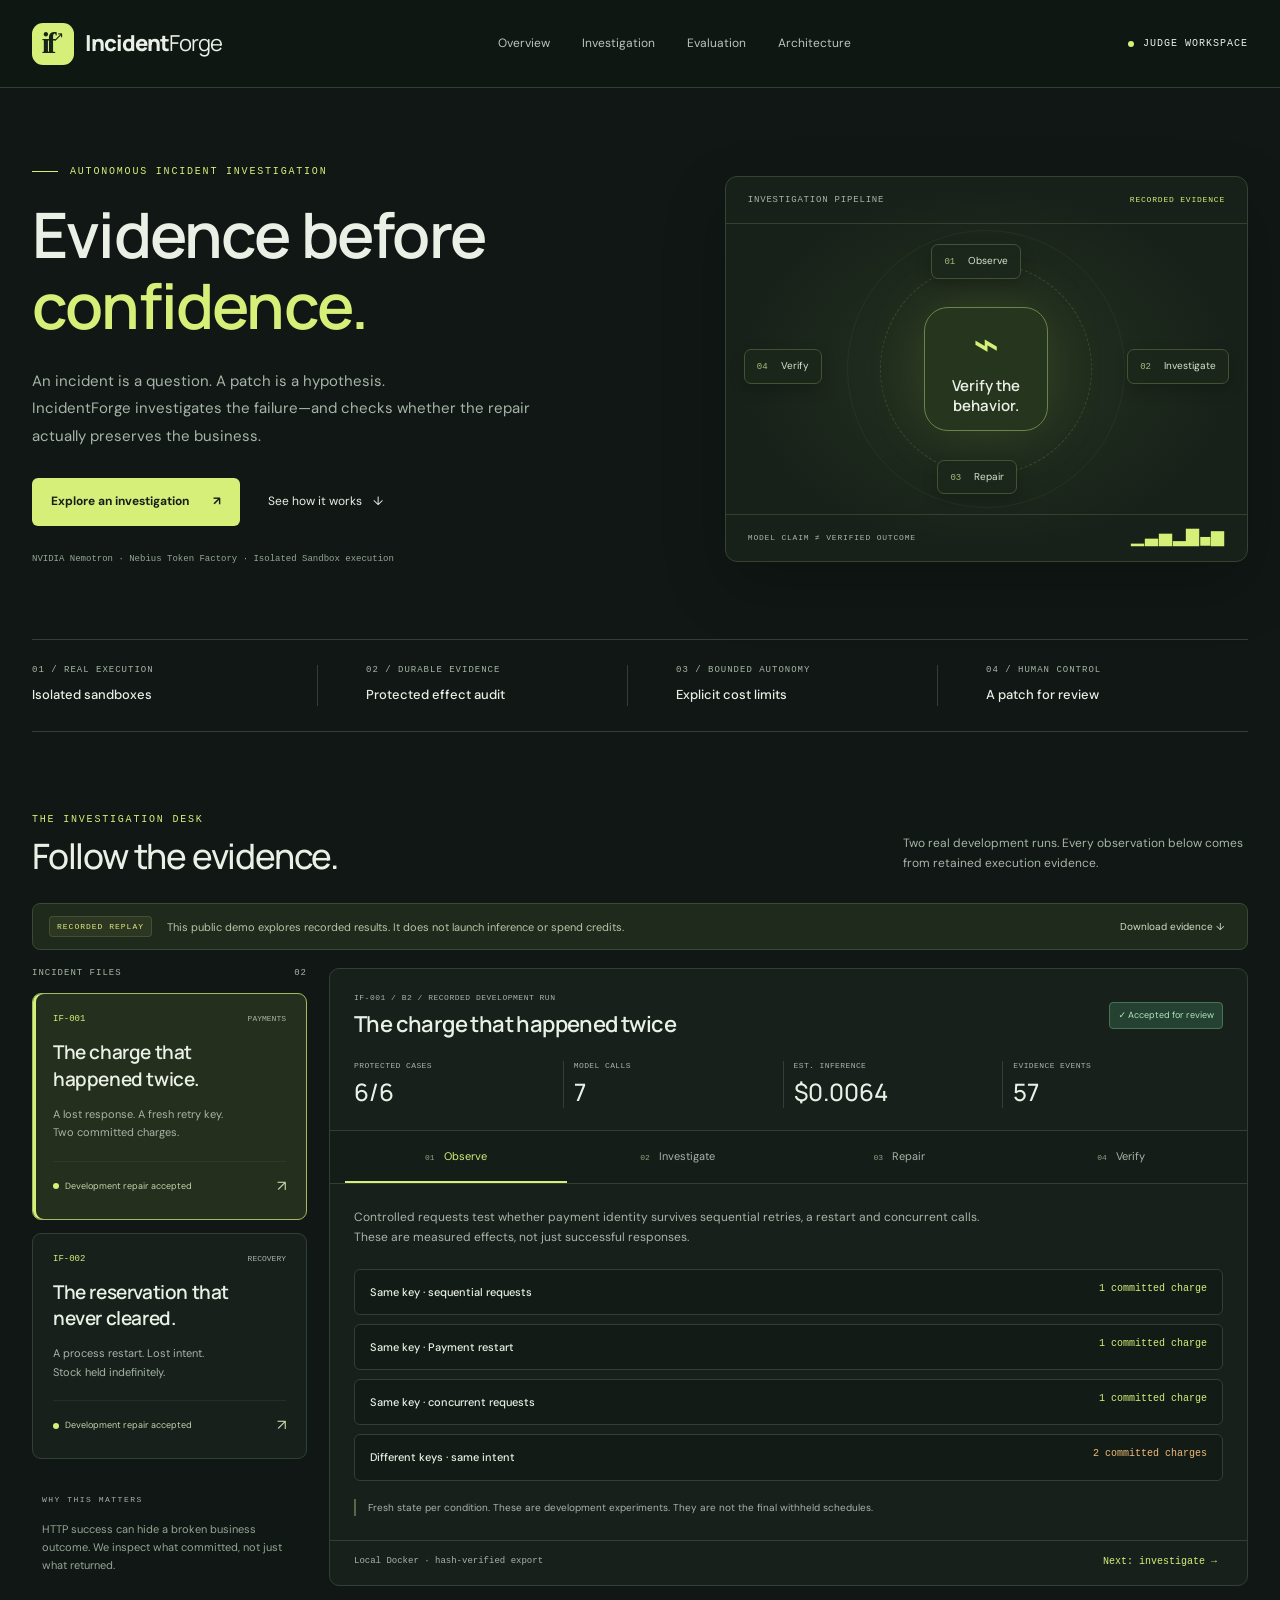
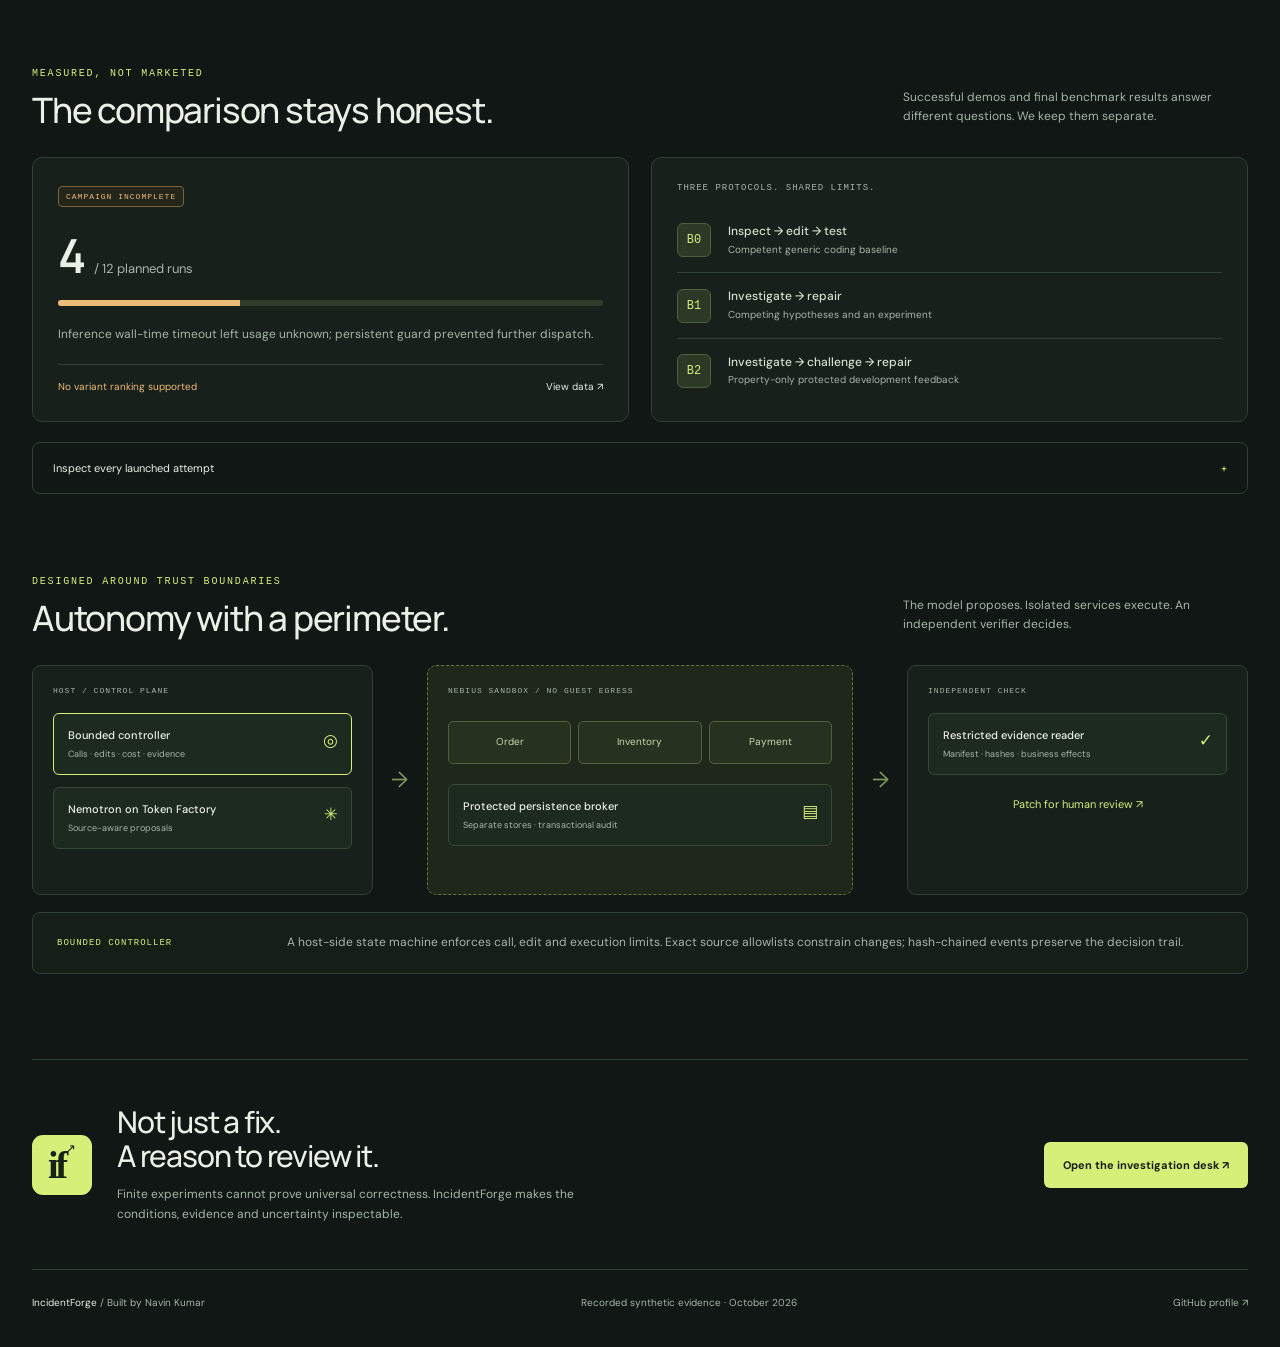
==== site/index.html @ 1ba93ecf "Add interactive judge replay and publish verified Pages demo" ====
<!doctype html>
<html lang="en"><head><meta charset="utf-8"><meta name="viewport" content="width=device-width, initial-scale=1"><meta name="theme-color" content="#101714"><meta name="description" content="Explore real recorded incident investigations, reviewable repairs and independent behavioral evidence from IncidentForge."><title>IncidentForge — evidence before confidence</title><link rel="icon" href="icon.svg" type="image/svg+xml"><link rel="stylesheet" href="style.css"><script src="app.js" defer></script></head>
<body><a class="skip" href="#main">Skip to content</a>
<header><a class="brand" href="#overview" aria-label="IncidentForge home"><span class="brand-mark">if<span>↗</span></span><span>Incident<span class="brand-light">Forge</span></span></a><nav aria-label="Main navigation"><a href="#overview">Overview</a><a href="#investigation">Investigation</a><a href="#evaluation">Evaluation</a><a href="#architecture">Architecture</a></nav><span class="environment"><i></i> JUDGE WORKSPACE</span></header>
<main id="main">
<section class="hero" id="overview"><div class="hero-copy"><p class="eyebrow"><span class="short-line"></span> AUTONOMOUS INCIDENT INVESTIGATION</p><h1>Evidence before<br><em>confidence.</em></h1><p class="hero-description">An incident is a question. A patch is a hypothesis.<br>IncidentForge investigates the failure—and checks whether the repair actually preserves the business.</p><div class="hero-actions"><a class="button primary" href="#investigation">Explore an investigation <span>↗</span></a><a class="text-link" href="#architecture">See how it works <span>↓</span></a></div><p class="hero-footnote">NVIDIA Nemotron · Nebius Token Factory · Isolated Sandbox execution</p></div>
<div class="hero-visual" aria-label="Illustrated investigation pipeline"><div class="visual-head"><span class="mono">INVESTIGATION PIPELINE</span><span class="live-dot">RECORDED EVIDENCE</span></div><div class="orbit"><div class="orbit-ring ring-one"></div><div class="orbit-ring ring-two"></div><div class="core"><span class="core-glyph">⌁</span><strong>Verify the<br>behavior.</strong></div><div class="orb-node node-one"><span>01</span> Observe</div><div class="orb-node node-two"><span>02</span> Investigate</div><div class="orb-node node-three"><span>03</span> Repair</div><div class="orb-node node-four"><span>04</span> Verify</div></div><div class="visual-footer"><span>MODEL CLAIM ≠ VERIFIED OUTCOME</span><span class="tiny-bars">▁▃▅▂▇▄▆</span></div></div></section>
<section class="trust-strip" aria-label="Project capabilities"><div><span>01 / REAL EXECUTION</span><strong>Isolated sandboxes</strong></div><div><span>02 / DURABLE EVIDENCE</span><strong>Protected effect audit</strong></div><div><span>03 / BOUNDED AUTONOMY</span><strong>Explicit cost limits</strong></div><div><span>04 / HUMAN CONTROL</span><strong>A patch for review</strong></div></section>
<section id="investigation" class="section"><div class="section-heading"><div><p class="eyebrow">THE INVESTIGATION DESK</p><h2>Follow the evidence.</h2></div><p>Two real development runs. Every observation below comes from retained execution evidence.</p></div>
<div class="recorded-notice"><span class="pill">RECORDED REPLAY</span><p>This public demo explores recorded results. It does not launch inference or spend credits.</p><button class="quiet" id="download-evidence" disabled>Download evidence ↓</button></div>
<div id="load-error" role="alert" hidden></div><div class="desk"><aside class="incident-list" aria-label="Choose incident"><p class="small-label">INCIDENT FILES <span>02</span></p><button class="incident-card selected" data-incident="IF-001" aria-pressed="true"><span class="case-id">IF-001 <span>PAYMENTS</span></span><strong>The charge that<br>happened twice.</strong><p>A lost response. A fresh retry key.<br>Two committed charges.</p><span class="case-status"><i></i> Development repair accepted <b>↗</b></span></button><button class="incident-card" data-incident="IF-002" aria-pressed="false"><span class="case-id">IF-002 <span>RECOVERY</span></span><strong>The reservation that<br>never cleared.</strong><p>A process restart. Lost intent.<br>Stock held indefinitely.</p><span class="case-status"><i></i> Development repair accepted <b>↗</b></span></button><div class="side-note"><span>WHY THIS MATTERS</span><p>HTTP success can hide a broken business outcome. We inspect what committed, not just what returned.</p></div></aside>
<article class="workbench"><div class="workbench-head"><div><span class="small-label" id="run-label">LOADING RECORDED RUN</span><h3 id="case-title">Loading evidence…</h3></div><span class="verified-badge" id="verdict">Checking evidence</span></div><div class="run-metrics"><div><span>PROTECTED CASES</span><strong id="metric-cases">—</strong></div><div><span>MODEL CALLS</span><strong id="metric-calls">—</strong></div><div><span>EST. INFERENCE</span><strong id="metric-cost">—</strong></div><div><span>EVIDENCE EVENTS</span><strong id="metric-events">—</strong></div></div>
<div class="step-tabs" role="tablist" aria-label="Investigation stages"><button role="tab" id="tab-observe" aria-selected="true" aria-controls="stage-panel" data-stage="observe"><span>01</span> Observe</button><button role="tab" id="tab-investigate" aria-selected="false" aria-controls="stage-panel" data-stage="investigate" tabindex="-1"><span>02</span> Investigate</button><button role="tab" id="tab-repair" aria-selected="false" aria-controls="stage-panel" data-stage="repair" tabindex="-1"><span>03</span> Repair</button><button role="tab" id="tab-verify" aria-selected="false" aria-controls="stage-panel" data-stage="verify" tabindex="-1"><span>04</span> Verify</button></div>
<div id="stage-panel" role="tabpanel" aria-labelledby="tab-observe" tabindex="0"></div><div class="workbench-footer"><span id="backend-label">Evidence loading</span><button id="next-stage" class="next-button">Next: investigate →</button></div></article></div></section>
<section class="section evaluation" id="evaluation"><div class="section-heading"><div><p class="eyebrow">MEASURED, NOT MARKETED</p><h2>The comparison stays honest.</h2></div><p>Successful demos and final benchmark results answer different questions. We keep them separate.</p></div><div class="evaluation-grid"><div class="campaign-card"><span class="pill amber" id="campaign-status">CAMPAIGN INCOMPLETE</span><h3 id="campaign-count">4 <span>/ 12 planned runs</span></h3><div class="progress-track"><div id="campaign-progress"></div></div><p id="campaign-explanation">An inference timeout left usage unknown. The budget guard stopped further dispatch.</p><div class="campaign-foot"><span>No variant ranking supported</span><a href="evidence.json" download>View data ↗</a></div></div><div class="protocol-card"><p class="small-label">THREE PROTOCOLS. SHARED LIMITS.</p><div><b>B0</b><span><strong>Inspect → edit → test</strong>Competent generic coding baseline</span></div><div><b>B1</b><span><strong>Investigate → repair</strong>Competing hypotheses and an experiment</span></div><div><b>B2</b><span><strong>Investigate → challenge → repair</strong>Property-only protected development feedback</span></div></div></div><details class="attempt-details"><summary>Inspect every launched attempt <span>+</span></summary><div class="table-wrap"><table><thead><tr><th>Attempt</th><th>Incident</th><th>Protocol</th><th>Outcome</th><th>Reason</th></tr></thead><tbody id="attempts"></tbody></table></div></details></section>
<section id="architecture" class="section"><div class="section-heading"><div><p class="eyebrow">DESIGNED AROUND TRUST BOUNDARIES</p><h2>Autonomy with a perimeter.</h2></div><p>The model proposes. Isolated services execute. An independent verifier decides.</p></div><div class="architecture"><div class="architecture-group"><span class="small-label">HOST / CONTROL PLANE</span><button class="arch-node active" data-node="controller"><span>◎</span><strong>Bounded controller</strong><small>Calls · edits · cost · evidence</small></button><button class="arch-node" data-node="model"><span>✳</span><strong>Nemotron on Token Factory</strong><small>Source-aware proposals</small></button></div><div class="arch-arrow">→</div><div class="architecture-group sandbox"><span class="small-label">NEBIUS SANDBOX / NO GUEST EGRESS</span><div class="service-row"><span>Order</span><span>Inventory</span><span>Payment</span></div><button class="arch-node" data-node="broker"><span>▤</span><strong>Protected persistence broker</strong><small>Separate stores · transactional audit</small></button></div><div class="arch-arrow">→</div><div class="architecture-group"><span class="small-label">INDEPENDENT CHECK</span><button class="arch-node" data-node="verifier"><span>✓</span><strong>Restricted evidence reader</strong><small>Manifest · hashes · business effects</small></button><div class="review-result">Patch for human review ↗</div></div></div><div class="architecture-explainer" aria-live="polite"><span class="small-label" id="arch-label">BOUNDED CONTROLLER</span><p id="arch-description">A host-side state machine enforces call, edit and execution limits. Exact source allowlists constrain changes; hash-chained events preserve the decision trail.</p></div></section>
<section class="closing"><span class="brand-mark">if<span>↗</span></span><div><h2>Not just a fix.<br>A reason to review it.</h2><p>Finite experiments cannot prove universal correctness. IncidentForge makes the conditions, evidence and uncertainty inspectable.</p></div><a class="button primary" href="#investigation">Open the investigation desk ↗</a></section>
<footer><span>IncidentForge <span class="muted">/ Built by Navin Kumar</span></span><span>Recorded synthetic evidence · October 2026</span><a href="https://github.com/ns-0437" target="_blank" rel="noreferrer">GitHub profile ↗</a></footer></main></body></html>
---- site/style.css ----
@import url('https://fonts.googleapis.com/css2?family=DM+Sans:wght@400;500;600;700&family=Manrope:wght@400;500;600;700;800&display=swap');
:root{color-scheme:dark;--bg:#101714;--panel:#17201b;--panel2:#1c2720;--line:#304034;--text:#eaf0e6;--muted:#a7b5a8;--lime:#d6ef79;--amber:#efbb78;--mono:ui-monospace,SFMono-Regular,Consolas,monospace}*{box-sizing:border-box}html{scroll-behavior:smooth;scroll-padding-top:100px}body{margin:0;background:var(--bg);color:var(--text);font-family:'DM Sans',system-ui,sans-serif;font-size:14px;line-height:1.65}button,a,input{ -webkit-tap-highlight-color:transparent}button{font:inherit;cursor:pointer}a{color:inherit;text-decoration:none}button:focus-visible,a:focus-visible,summary:focus-visible,[tabindex]:focus-visible{outline:2px solid var(--lime);outline-offset:5px}button:disabled{opacity:.45;cursor:wait}header{height:88px;display:flex;align-items:center;justify-content:space-between;border-bottom:1px solid var(--line);padding:0 max(32px,calc((100vw - 1280px)/2));gap:30px;background:#101714ed}header .brand{display:flex;align-items:center;gap:11px;font-family:Manrope,system-ui;font-size:22px;font-weight:800;letter-spacing:-1px}.brand-light{font-weight:400}.brand-mark{display:inline-flex;width:42px;height:42px;background:var(--lime);color:#172218;align-items:center;justify-content:center;border-radius:11px;font:bold 29px Georgia;letter-spacing:-3px}.brand-mark span{font:13px var(--mono);align-self:flex-start;margin-top:6px;letter-spacing:0}nav{display:flex;gap:32px;font-size:12px;color:#bac6bb}nav a:hover{color:var(--lime)}.environment{display:flex;align-items:center;gap:9px;font:10px var(--mono);letter-spacing:1px}.environment i,.case-status i{width:6px;height:6px;border-radius:100%;background:var(--lime)}main{max-width:1344px;margin:auto;padding:0 32px}.hero{display:grid;grid-template-columns:1.2fr 1fr;align-items:center;gap:65px;padding:78px 0 66px}.eyebrow{color:var(--lime);font:10px var(--mono);letter-spacing:1.8px;margin:0 0 22px;display:flex;align-items:center;gap:12px}.short-line{width:26px;height:1px;background:var(--lime)}h1,h2,h3{font-family:Manrope,system-ui,sans-serif;line-height:1.13;letter-spacing:-1.8px;margin:0}h1{font-size:clamp(44px,4.9vw,66px);font-weight:600}h1 em{font-style:normal;color:var(--lime)}.hero-description{color:var(--muted);font-size:15px;line-height:1.85;max-width:535px;margin:27px 0}.hero-actions{display:flex;align-items:center;gap:28px;flex-wrap:wrap}.button{display:inline-flex;justify-content:center;align-items:center;gap:24px;padding:14px 19px;border-radius:6px;font-size:12px;font-weight:700;transition:transform .2s}.button:hover{transform:translateY(-2px)}.primary{background:var(--lime);color:#172018}.text-link{font-size:12px;color:var(--text)}.text-link span{margin-left:8px}.hero-footnote{font:9px var(--mono);color:#95a695;margin-top:28px}.hero-visual{background:radial-gradient(ellipse at center,#253421,#172019 70%);border:1px solid #354330;border-radius:12px;overflow:hidden;box-shadow:0 24px 65px #0003}.visual-head,.visual-footer{display:flex;justify-content:space-between;padding:18px 22px;font:9px var(--mono);color:var(--muted);letter-spacing:.8px;gap:12px}.visual-head{border-bottom:1px solid #34412e}.live-dot{color:var(--lime);font-size:8px}.visual-footer{border-top:1px solid #34412e;font-size:8px}.tiny-bars{color:var(--lime);font-size:17px;line-height:10px}.orbit{height:290px;position:relative}.orbit-ring{position:absolute;top:50%;left:50%;transform:translate(-50%,-50%);border:1px dashed #51643c88;border-radius:50%;width:212px;height:212px}.ring-two{width:278px;height:278px;border-style:solid;border-color:#35432e66}.core{position:absolute;top:50%;left:50%;transform:translate(-50%,-50%);width:124px;height:124px;border:1px solid #69854a;border-radius:24px;background:#26351e;display:flex;align-items:center;justify-content:center;flex-direction:column;box-shadow:0 0 60px #bddb4820}.core strong{text-align:center;font:600 15px Manrope;line-height:1.3}.core-glyph{font:44px Georgia;color:var(--lime);line-height:1;margin-bottom:9px}.orb-node{position:absolute;padding:8px 12px;border:1px solid #425333;border-radius:7px;background:#1b271beF;color:#d7e4cc;font-size:10px;box-shadow:0 6px 15px #0003}.orb-node span{color:#a6bc7e;font:9px var(--mono);margin-right:10px}.node-one{top:20px;left:calc(50% - 55px)}.node-two{top:125px;right:18px}.node-three{bottom:20px;left:calc(50% - 49px)}.node-four{top:125px;left:18px}.trust-strip{display:grid;grid-template-columns:repeat(4,1fr);border-top:1px solid var(--line);border-bottom:1px solid var(--line);padding:25px 0;gap:24px}.trust-strip>div{border-right:1px solid var(--line);padding-left:24px}.trust-strip>div:first-child{padding-left:0}.trust-strip>div:last-child{border:0}.trust-strip span{font:9px var(--mono);letter-spacing:1px;color:var(--muted);display:block;margin-bottom:8px}.trust-strip strong{font-size:13px;font-weight:500}.section{padding-top:82px}.section-heading{display:flex;justify-content:space-between;align-items:flex-end;gap:35px;margin-bottom:27px}.section-heading .eyebrow{margin-bottom:12px}h2{font-size:35px;font-weight:500;letter-spacing:-1.2px}.section-heading>p{max-width:345px;color:var(--muted);font-size:12px;margin:0 0 3px}.recorded-notice{display:flex;gap:15px;align-items:center;border:1px solid #3b4933;background:#202a1c;border-radius:8px;padding:12px 16px;margin-bottom:18px}.recorded-notice p{margin:0;color:#b7c5a7;font-size:11px;flex:1}.pill{font:8px var(--mono);letter-spacing:1px;padding:5px 7px;border-radius:4px;color:var(--lime);background:#d6ef7910;white-space:nowrap;border:1px solid #d6ef7925}.quiet{background:transparent;border:0;color:#d2dfc4;font-size:10px}.desk{display:grid;grid-template-columns:275px minmax(0,1fr);gap:22px}.small-label{font:9px var(--mono);letter-spacing:1px;color:var(--muted);margin:0 0 15px;display:block}.small-label>span{float:right}.incident-card{display:block;text-align:left;background:var(--panel);border:1px solid var(--line);border-radius:9px;width:100%;padding:20px;margin-bottom:13px;color:var(--text);transition:border .2s,background .2s}.incident-card.selected{border-color:#a2ba60;background:#252f1e;box-shadow:inset 3px 0 var(--lime)}.incident-card:hover{border-color:#758b50}.case-id{display:flex;justify-content:space-between;font:9px var(--mono);color:var(--lime);margin-bottom:16px}.case-id>span{color:var(--muted);font-size:8px}.incident-card strong{font:600 19px/1.35 Manrope;letter-spacing:-.4px}.incident-card p{font-size:11px;color:var(--muted);line-height:1.7;margin:12px 0 19px}.case-status{font-size:9px;display:flex;align-items:center;gap:6px;border-top:1px solid #4a593344;padding-top:12px;color:#c4d5ad}.case-status b{margin-left:auto;font-size:15px;font-weight:400}.side-note{padding:14px 10px 0}.side-note>span{font:8px var(--mono);letter-spacing:1.5px;color:var(--muted)}.side-note p{font-size:11px;color:#95a696}.workbench{border:1px solid var(--line);border-radius:10px;background:var(--panel);overflow:hidden}.workbench-head{display:flex;justify-content:space-between;align-items:center;padding:24px;gap:15px}.workbench-head .small-label{font-size:8px;letter-spacing:.5px;margin-bottom:10px;overflow-wrap:anywhere}h3{font-size:22px;font-weight:600;letter-spacing:-.6px}.verified-badge{font-size:9px;border:1px solid #477255;background:#254132;color:#b2e7bd;padding:5px 8px;border-radius:4px;white-space:nowrap}.run-metrics{display:grid;grid-template-columns:repeat(4,1fr);padding:0 24px 22px;gap:10px}.run-metrics>div{border-right:1px solid var(--line)}.run-metrics>div:last-child{border:0}.run-metrics span{font:8px var(--mono);letter-spacing:.4px;color:var(--muted);display:block}.run-metrics strong{font:500 24px Manrope;display:block;margin-top:5px}.step-tabs{display:flex;border-top:1px solid var(--line);border-bottom:1px solid var(--line);padding:0 15px;background:#141d17}.step-tabs button{flex:1;background:none;border:0;border-bottom:2px solid transparent;color:var(--muted);font-size:11px;padding:16px 3px}.step-tabs button span{font:8px var(--mono);margin-right:6px;color:#91a27e}.step-tabs button[aria-selected=true]{border-color:var(--lime);color:var(--lime)}#stage-panel{min-height:318px;padding:24px}.panel-intro{font-size:12px;color:var(--muted);margin:0 0 21px;max-width:640px}.panel-intro strong{color:var(--text);font-weight:500}.observation{display:grid;grid-template-columns:1fr auto;gap:12px;border:1px solid var(--line);border-radius:6px;padding:13px 15px;margin:9px 0;background:#121b15}.observation strong{font-size:11px;font-weight:500}.observation span{font:10px var(--mono);color:var(--lime);text-align:right}.observation span.warning{color:var(--amber)}.scope-note{font-size:10px;line-height:1.7;color:var(--muted);margin:18px 0 0;border-left:2px solid #576849;padding-left:12px}.hypothesis{padding:15px;background:#121b15;border:1px solid var(--line);border-radius:6px;margin-bottom:12px}.hypothesis small{font:9px var(--mono);color:var(--amber)}.hypothesis p{font-size:12px;color:#c3cfc0;margin:8px 0;overflow-wrap:anywhere}.code-header{font:9px var(--mono);padding:10px 15px;background:#263026;color:var(--muted);border-radius:6px 6px 0 0}.patch{white-space:pre-wrap;overflow-wrap:anywhere;background:#0c140f;padding:15px;margin:0;border:1px solid #2b3c2e;border-radius:0 0 6px 6px;font:11px/1.9 var(--mono)}.patch span{display:block}.patch .remove{color:#f0ad9d;background:#af594015}.patch .add{color:#bde3a0;background:#65954118}.property-grid{display:grid;grid-template-columns:1fr 1fr;gap:8px}.property{display:flex;justify-content:space-between;padding:10px;border:1px solid var(--line);border-radius:5px;font-size:10px;gap:8px}.property b{color:#bde3a0;font-weight:500}.workbench-footer{display:flex;align-items:center;justify-content:space-between;gap:15px;padding:14px 24px;border-top:1px solid var(--line);font:9px var(--mono);color:var(--muted)}.next-button{background:transparent;border:0;color:var(--lime);font-size:10px}.evaluation-grid{display:grid;grid-template-columns:1fr 1fr;gap:22px}.campaign-card,.protocol-card{border:1px solid var(--line);background:var(--panel);border-radius:10px;padding:25px}.amber{color:var(--amber);border-color:#7c613b;background:#b8802b10}.campaign-card h3{font-size:47px;margin:23px 0 18px}.campaign-card h3 span{font:13px 'DM Sans';letter-spacing:0;color:var(--muted)}.progress-track{height:6px;background:#303b2b;border-radius:6px;overflow:hidden}.progress-track>div{height:100%;background:var(--amber);width:33.333%}.campaign-card>p{font-size:12px;color:var(--muted);margin:19px 0}.campaign-foot{border-top:1px solid var(--line);padding-top:14px;display:flex;justify-content:space-between;gap:12px;font-size:10px;color:var(--amber)}.campaign-foot a{color:var(--text)}.protocol-card>div{display:flex;gap:17px;align-items:center;padding:14px 0;border-bottom:1px solid var(--line)}.protocol-card>div:last-child{border:0;padding-bottom:0}.protocol-card b{width:34px;height:34px;background:#2d3927;border:1px solid #4d6039;color:var(--lime);border-radius:6px;display:grid;place-items:center;font:12px var(--mono)}.protocol-card strong{display:block;color:#d5e0cd;font-size:12px;font-weight:500}.protocol-card>div>span{color:var(--muted);font-size:10px}.attempt-details{margin-top:20px;border:1px solid var(--line);border-radius:8px;padding:0 20px}.attempt-details summary{list-style:none;cursor:pointer;padding:16px 0;font-size:11px}.attempt-details summary>span{float:right;color:var(--lime)}.table-wrap{overflow:auto}table{width:100%;border-collapse:collapse;font-size:10px;margin-bottom:20px}th{text-align:left;font:8px var(--mono);color:var(--muted);padding:12px 10px;border-bottom:1px solid var(--line)}td{padding:12px 10px;border-bottom:1px solid #263329}td:last-child{max-width:330px;color:var(--muted)}.architecture{display:grid;grid-template-columns:1fr 30px 1.25fr 30px 1fr;gap:12px;align-items:center}.architecture-group{padding:20px;border:1px solid var(--line);border-radius:9px;min-height:230px;background:var(--panel)}.architecture-group>.small-label{font-size:8px;min-height:12px}.arch-node{display:flex;text-align:left;flex-direction:column;width:100%;padding:12px 14px;background:#1d2a20;border:1px solid #374836;border-radius:6px;color:var(--text);margin-top:12px;position:relative}.arch-node:hover,.arch-node.active{border-color:var(--lime)}.arch-node>span{position:absolute;right:13px;top:12px;color:var(--lime);font-size:17px}.arch-node strong{font-size:11px;font-weight:500;max-width:85%}.arch-node small{font-size:9px;color:var(--muted);margin-top:3px}.arch-arrow{color:#7e955d;text-align:center;font-size:22px}.service-row{display:flex;justify-content:space-between;gap:7px;padding:8px 0}.service-row span{padding:12px 5px;text-align:center;background:#26321f;color:#c7d9ae;font-size:10px;border:1px solid #53603d;border-radius:5px;flex:1}.sandbox{border-style:dashed;border-color:#667343;background:#1e2719}.review-result{font-size:11px;color:var(--lime);margin-top:20px;text-align:center}.architecture-explainer{margin-top:17px;padding:20px 24px;background:#151e17;border:1px solid var(--line);border-radius:8px;display:grid;grid-template-columns:210px 1fr;gap:20px;align-items:center}.architecture-explainer .small-label{margin:0;color:var(--lime)}.architecture-explainer p{font-size:12px;color:var(--muted);margin:0}.closing{margin-top:85px;padding:45px 0;border-top:1px solid var(--line);border-bottom:1px solid var(--line);display:flex;align-items:center;gap:25px}.closing>.brand-mark{width:60px;height:60px;flex:none;font-size:38px}.closing>div{flex:1}.closing h2{font-size:30px}.closing p{max-width:490px;color:var(--muted);font-size:12px;margin-bottom:0}.closing .button{font-size:11px}footer{display:flex;justify-content:space-between;gap:20px;padding:25px 0 35px;font-size:10px;color:var(--muted)}footer>span:first-child{color:var(--text)}.muted{color:var(--muted)}[hidden]{display:none!important}.skip{position:absolute;top:-100px;left:20px;z-index:9;background:var(--lime);color:#102014;padding:12px}.skip:focus{top:10px}#load-error{padding:20px;background:#442f22;color:#f8c598;border-radius:7px;margin-bottom:20px}.integrity-label{font:9px var(--mono);color:#a7bf83}
@media(min-width:1600px){.hero{padding-top:100px;padding-bottom:80px}}@media(max-width:1050px){nav{gap:17px}.environment{display:none}.hero{gap:30px}.desk{grid-template-columns:235px minmax(0,1fr)}.workbench-head{align-items:flex-start;flex-direction:column}.architecture{grid-template-columns:1fr 16px 1.15fr 16px 1fr;gap:5px}.architecture-group{padding:13px}.hero-description br{display:none}.architecture-explainer{grid-template-columns:170px 1fr}.node-two{right:6px}.node-four{left:6px}}@media(max-width:760px){header{padding:0 20px;height:75px}.brand{font-size:19px!important}nav{gap:12px;font-size:10px}nav a:first-child{display:none}main{padding:0 20px}.hero{grid-template-columns:1fr;padding:48px 0 35px;gap:32px}h1{font-size:52px}.hero-visual{max-width:550px;width:100%;justify-self:center}.orbit{height:260px}.trust-strip{grid-template-columns:1fr 1fr;gap:20px;padding:22px 0}.trust-strip>div{padding-left:0;border:0}.section{padding-top:52px}.section-heading{align-items:flex-start;flex-direction:column;gap:15px}.section-heading>p{max-width:100%}h2{font-size:30px}.recorded-notice{flex-wrap:wrap;gap:10px}.recorded-notice p{flex-basis:70%}.quiet{margin-left:auto}.desk{grid-template-columns:1fr}.incident-list{display:grid;grid-template-columns:1fr 1fr;gap:12px}.incident-list>.small-label{grid-column:1/-1;margin:0}.incident-card{padding:15px;margin:0}.incident-card strong{font-size:17px}.incident-card p{font-size:10px}.case-status{font-size:8px}.side-note{display:none}.workbench-head{flex-direction:row}.evaluation-grid{grid-template-columns:1fr}.architecture{grid-template-columns:1fr;gap:12px}.architecture-group{min-height:0;padding:20px}.arch-arrow{transform:rotate(90deg);line-height:20px}.architecture-explainer{grid-template-columns:1fr;gap:10px}.closing{flex-wrap:wrap;margin-top:55px;padding:30px 0}.closing .button{margin-left:85px}.closing h2{font-size:27px}footer{flex-wrap:wrap;font-size:9px}.hero-footnote{line-height:1.8}.property-grid{grid-template-columns:1fr 1fr}}@media(max-width:420px){nav a:last-child{display:none}.hero-actions{gap:19px}h1{font-size:45px}.incident-card strong{font-size:15px}.case-id>span{font-size:7px}.case-status b{display:none}.workbench-head{flex-direction:column}.run-metrics{grid-template-columns:1fr 1fr;gap:16px}.run-metrics>div:nth-child(2){border:0}.step-tabs button{font-size:10px}.step-tabs button span{display:none}#stage-panel{padding:17px}.property-grid{grid-template-columns:1fr}.observation{grid-template-columns:1fr}.observation span{text-align:left}.hero-visual .visual-head{padding:15px;font-size:8px}.visual-footer{font-size:7px}.closing .button{margin-left:0}.closing .brand-mark{display:none}.orbit-ring.ring-two{width:245px;height:245px}}@media(prefers-reduced-motion:reduce){html{scroll-behavior:auto}*{transition:none!important}}
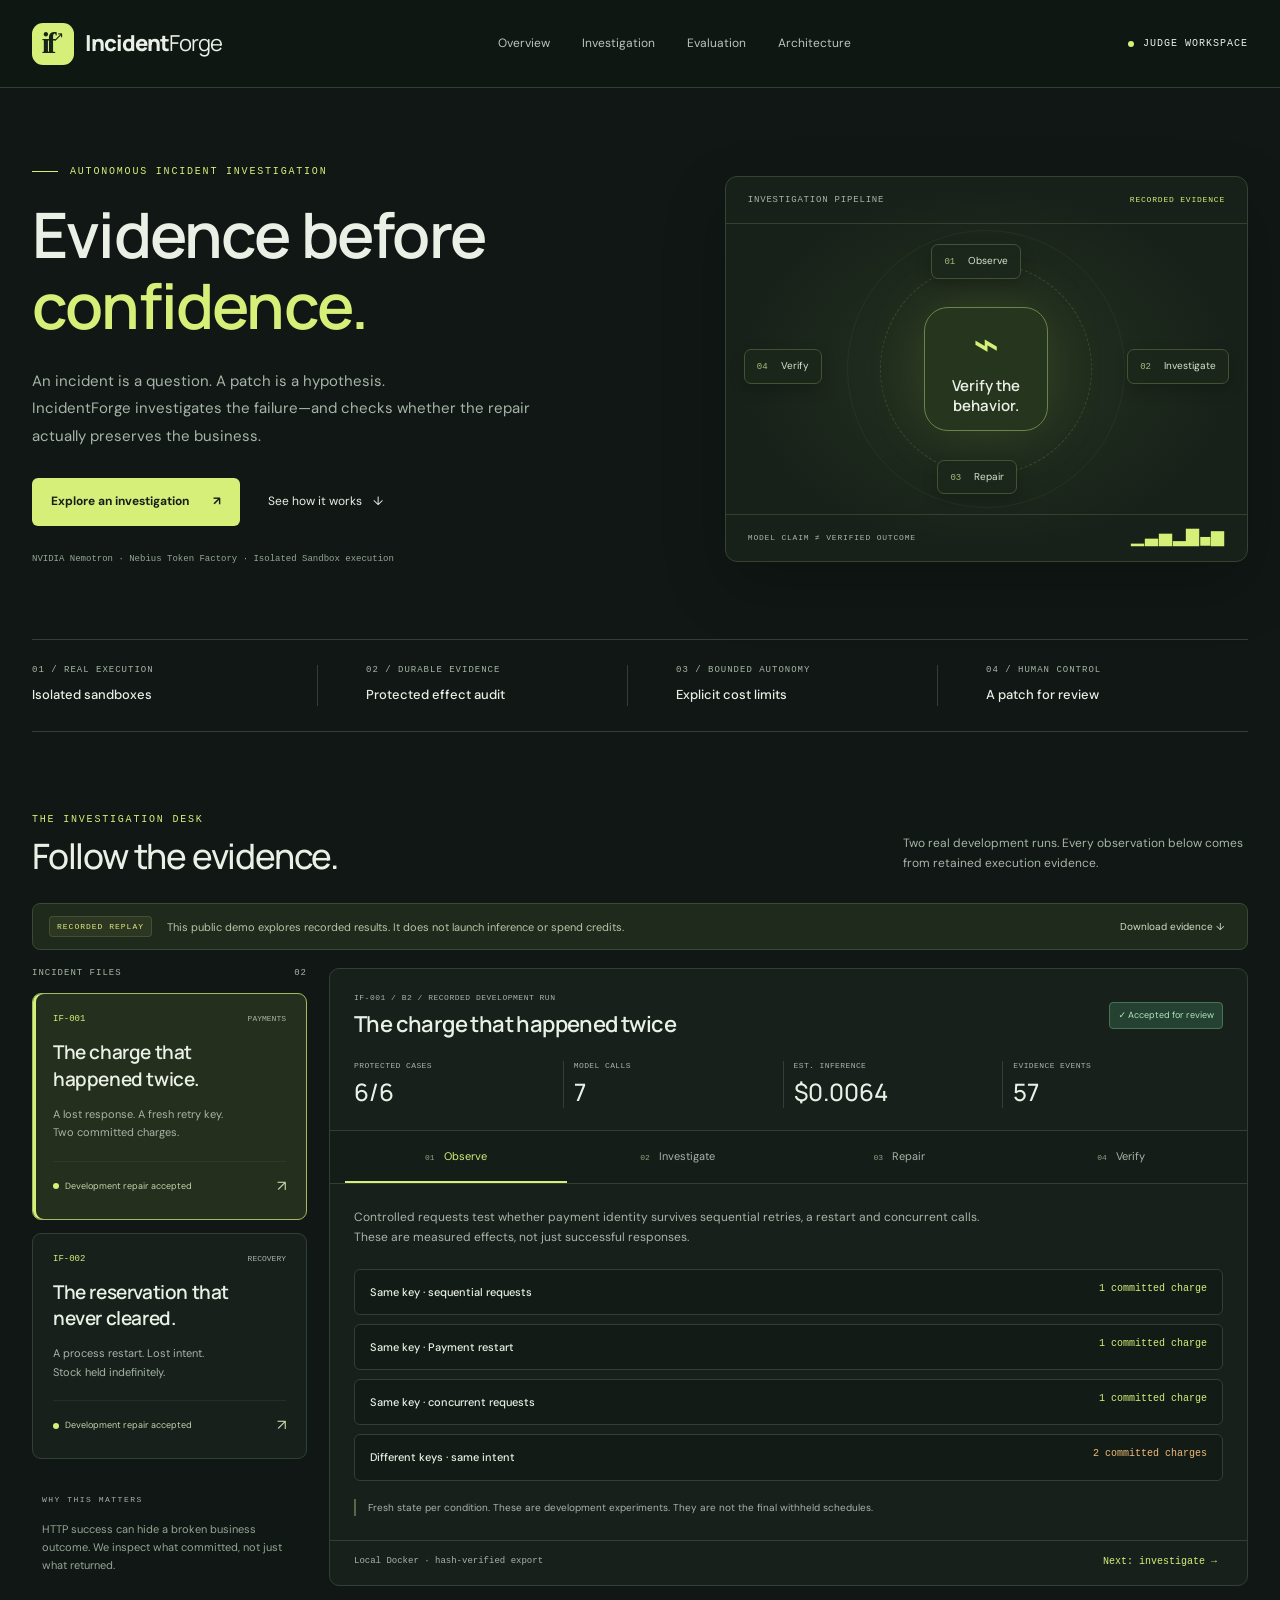
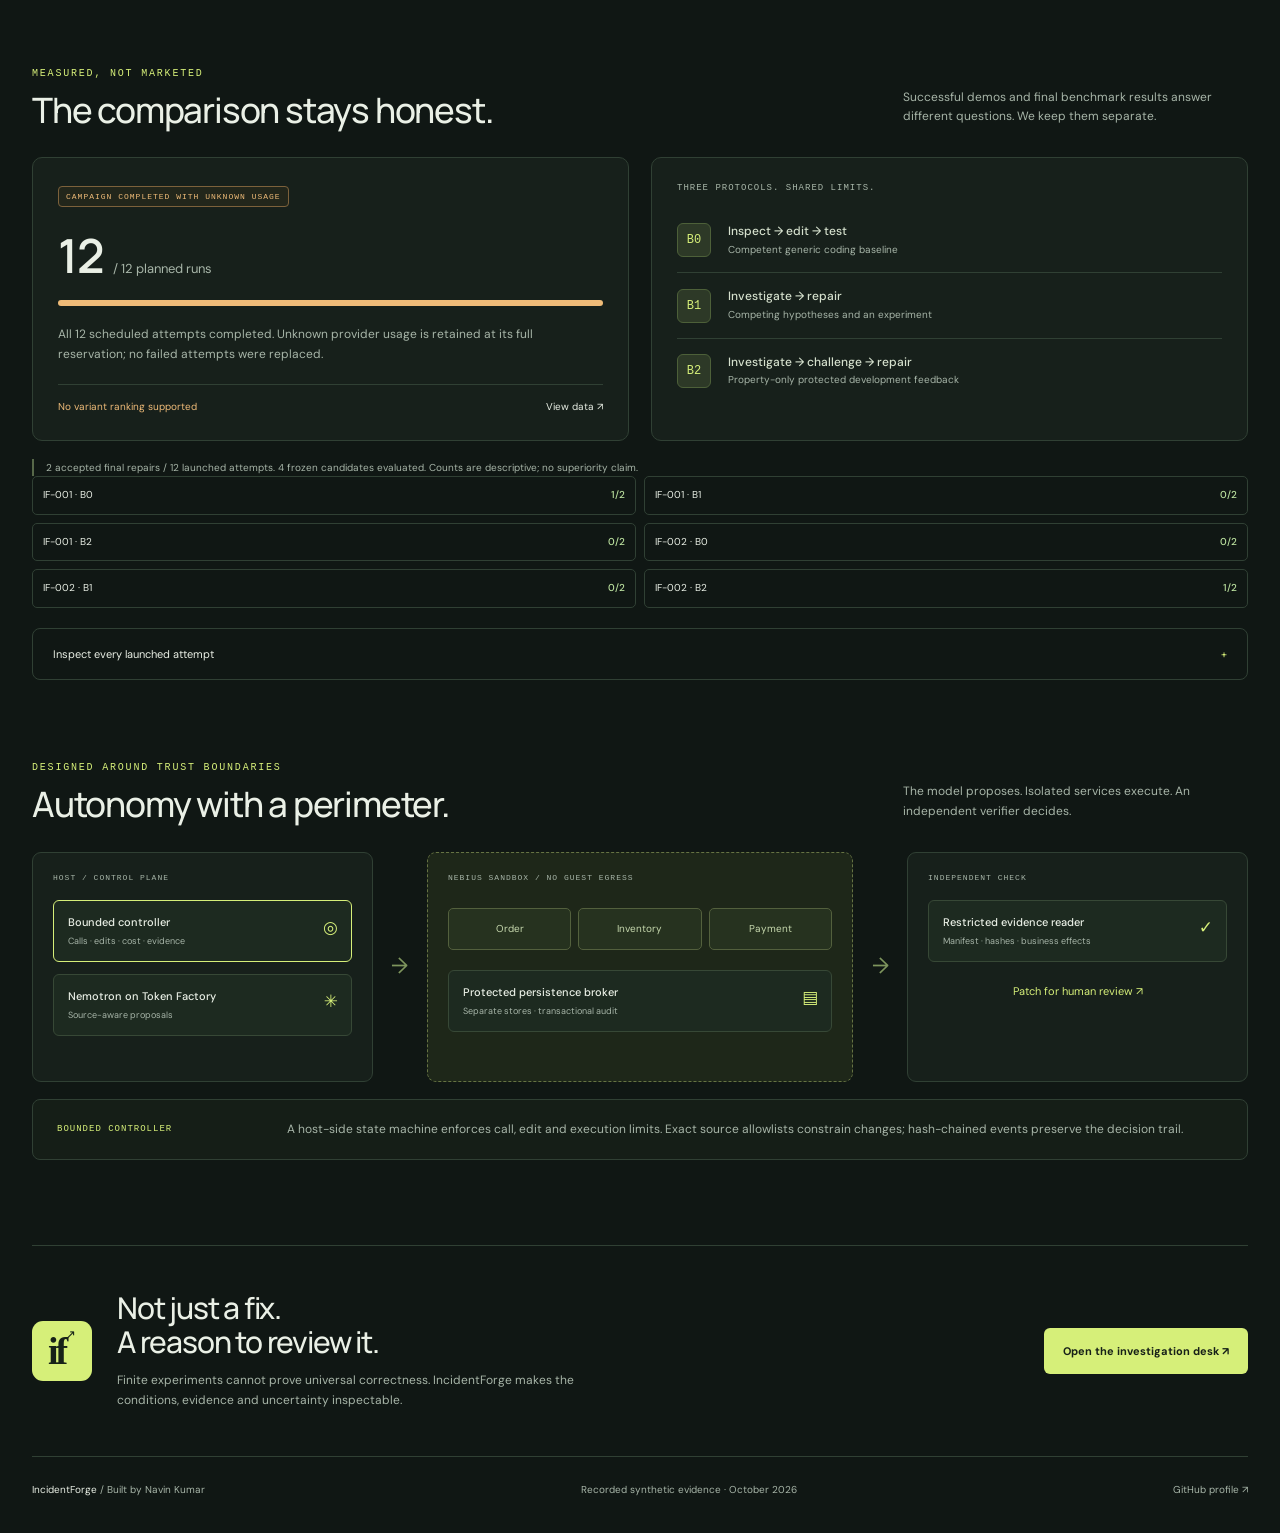
==== commit f10d49ce: "Complete twelve-slot T8 campaign and publish audited outcomes" ====
--- a/site/index.html
+++ b/site/index.html
@@ -12,7 +12,7 @@
 <article class="workbench"><div class="workbench-head"><div><span class="small-label" id="run-label">LOADING RECORDED RUN</span><h3 id="case-title">Loading evidence…</h3></div><span class="verified-badge" id="verdict">Checking evidence</span></div><div class="run-metrics"><div><span>PROTECTED CASES</span><strong id="metric-cases">—</strong></div><div><span>MODEL CALLS</span><strong id="metric-calls">—</strong></div><div><span>EST. INFERENCE</span><strong id="metric-cost">—</strong></div><div><span>EVIDENCE EVENTS</span><strong id="metric-events">—</strong></div></div>
 <div class="step-tabs" role="tablist" aria-label="Investigation stages"><button role="tab" id="tab-observe" aria-selected="true" aria-controls="stage-panel" data-stage="observe"><span>01</span> Observe</button><button role="tab" id="tab-investigate" aria-selected="false" aria-controls="stage-panel" data-stage="investigate" tabindex="-1"><span>02</span> Investigate</button><button role="tab" id="tab-repair" aria-selected="false" aria-controls="stage-panel" data-stage="repair" tabindex="-1"><span>03</span> Repair</button><button role="tab" id="tab-verify" aria-selected="false" aria-controls="stage-panel" data-stage="verify" tabindex="-1"><span>04</span> Verify</button></div>
 <div id="stage-panel" role="tabpanel" aria-labelledby="tab-observe" tabindex="0"></div><div class="workbench-footer"><span id="backend-label">Evidence loading</span><button id="next-stage" class="next-button">Next: investigate →</button></div></article></div></section>
-<section class="section evaluation" id="evaluation"><div class="section-heading"><div><p class="eyebrow">MEASURED, NOT MARKETED</p><h2>The comparison stays honest.</h2></div><p>Successful demos and final benchmark results answer different questions. We keep them separate.</p></div><div class="evaluation-grid"><div class="campaign-card"><span class="pill amber" id="campaign-status">CAMPAIGN INCOMPLETE</span><h3 id="campaign-count">4 <span>/ 12 planned runs</span></h3><div class="progress-track"><div id="campaign-progress"></div></div><p id="campaign-explanation">An inference timeout left usage unknown. The budget guard stopped further dispatch.</p><div class="campaign-foot"><span>No variant ranking supported</span><a href="evidence.json" download>View data ↗</a></div></div><div class="protocol-card"><p class="small-label">THREE PROTOCOLS. SHARED LIMITS.</p><div><b>B0</b><span><strong>Inspect → edit → test</strong>Competent generic coding baseline</span></div><div><b>B1</b><span><strong>Investigate → repair</strong>Competing hypotheses and an experiment</span></div><div><b>B2</b><span><strong>Investigate → challenge → repair</strong>Property-only protected development feedback</span></div></div></div><details class="attempt-details"><summary>Inspect every launched attempt <span>+</span></summary><div class="table-wrap"><table><thead><tr><th>Attempt</th><th>Incident</th><th>Protocol</th><th>Outcome</th><th>Reason</th></tr></thead><tbody id="attempts"></tbody></table></div></details></section>
+<section class="section evaluation" id="evaluation"><div class="section-heading"><div><p class="eyebrow">MEASURED, NOT MARKETED</p><h2>The comparison stays honest.</h2></div><p>Successful demos and final benchmark results answer different questions. We keep them separate.</p></div><div class="evaluation-grid"><div class="campaign-card"><span class="pill amber" id="campaign-status">LOADING RECORDED RESULTS</span><h3 id="campaign-count">— <span>/ 12 planned runs</span></h3><div class="progress-track"><div id="campaign-progress"></div></div><p id="campaign-explanation">Loading the recorded campaign and its disclosed limitations.</p><div class="campaign-foot"><span>No variant ranking supported</span><a href="evidence.json" download>View data ↗</a></div></div><div class="protocol-card"><p class="small-label">THREE PROTOCOLS. SHARED LIMITS.</p><div><b>B0</b><span><strong>Inspect → edit → test</strong>Competent generic coding baseline</span></div><div><b>B1</b><span><strong>Investigate → repair</strong>Competing hypotheses and an experiment</span></div><div><b>B2</b><span><strong>Investigate → challenge → repair</strong>Property-only protected development feedback</span></div></div></div><p id="final-yield" class="scope-note"></p><div id="cell-results" class="property-grid" aria-label="Final repair counts by incident and protocol"></div><details class="attempt-details"><summary>Inspect every launched attempt <span>+</span></summary><div class="table-wrap"><table><thead><tr><th>Attempt</th><th>Incident</th><th>Protocol</th><th>Outcome</th><th>Reason</th></tr></thead><tbody id="attempts"></tbody></table></div></details></section>
 <section id="architecture" class="section"><div class="section-heading"><div><p class="eyebrow">DESIGNED AROUND TRUST BOUNDARIES</p><h2>Autonomy with a perimeter.</h2></div><p>The model proposes. Isolated services execute. An independent verifier decides.</p></div><div class="architecture"><div class="architecture-group"><span class="small-label">HOST / CONTROL PLANE</span><button class="arch-node active" data-node="controller"><span>◎</span><strong>Bounded controller</strong><small>Calls · edits · cost · evidence</small></button><button class="arch-node" data-node="model"><span>✳</span><strong>Nemotron on Token Factory</strong><small>Source-aware proposals</small></button></div><div class="arch-arrow">→</div><div class="architecture-group sandbox"><span class="small-label">NEBIUS SANDBOX / NO GUEST EGRESS</span><div class="service-row"><span>Order</span><span>Inventory</span><span>Payment</span></div><button class="arch-node" data-node="broker"><span>▤</span><strong>Protected persistence broker</strong><small>Separate stores · transactional audit</small></button></div><div class="arch-arrow">→</div><div class="architecture-group"><span class="small-label">INDEPENDENT CHECK</span><button class="arch-node" data-node="verifier"><span>✓</span><strong>Restricted evidence reader</strong><small>Manifest · hashes · business effects</small></button><div class="review-result">Patch for human review ↗</div></div></div><div class="architecture-explainer" aria-live="polite"><span class="small-label" id="arch-label">BOUNDED CONTROLLER</span><p id="arch-description">A host-side state machine enforces call, edit and execution limits. Exact source allowlists constrain changes; hash-chained events preserve the decision trail.</p></div></section>
 <section class="closing"><span class="brand-mark">if<span>↗</span></span><div><h2>Not just a fix.<br>A reason to review it.</h2><p>Finite experiments cannot prove universal correctness. IncidentForge makes the conditions, evidence and uncertainty inspectable.</p></div><a class="button primary" href="#investigation">Open the investigation desk ↗</a></section>
 <footer><span>IncidentForge <span class="muted">/ Built by Navin Kumar</span></span><span>Recorded synthetic evidence · October 2026</span><a href="https://github.com/ns-0437" target="_blank" rel="noreferrer">GitHub profile ↗</a></footer></main></body></html>
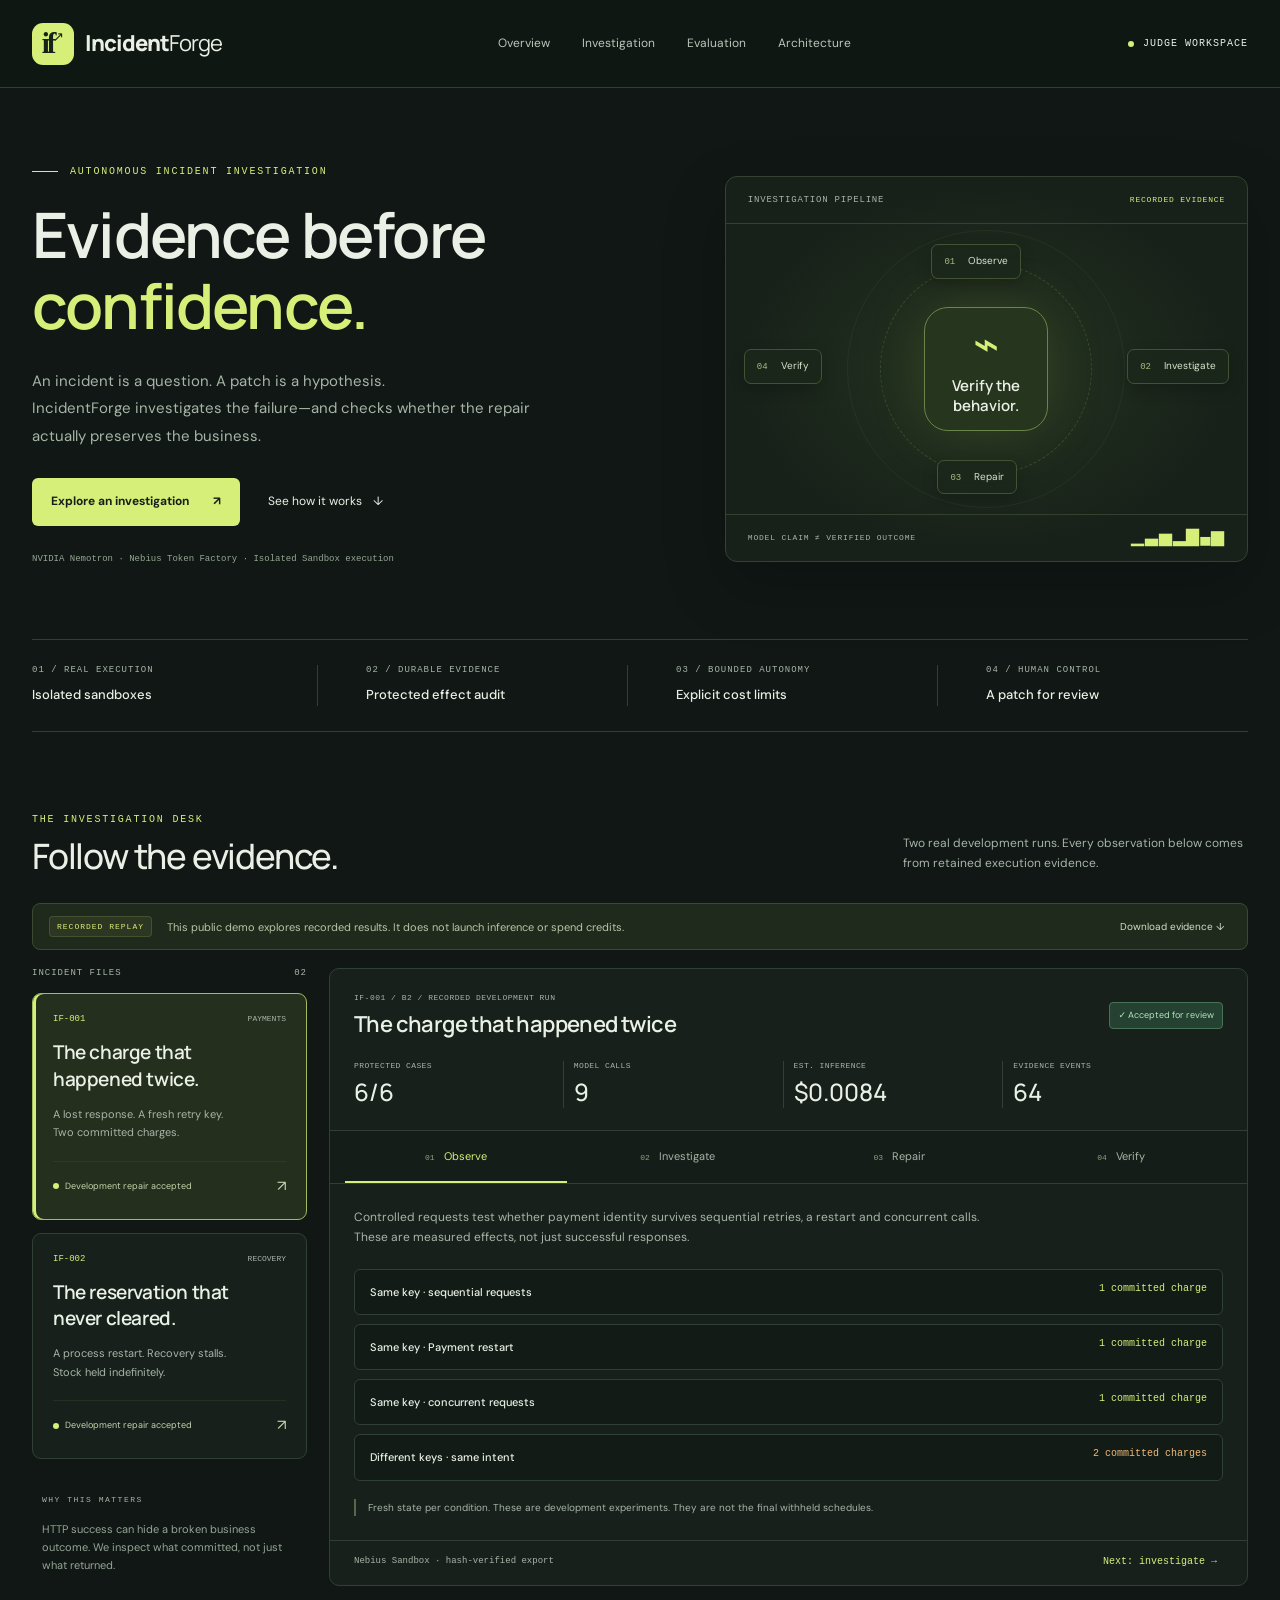
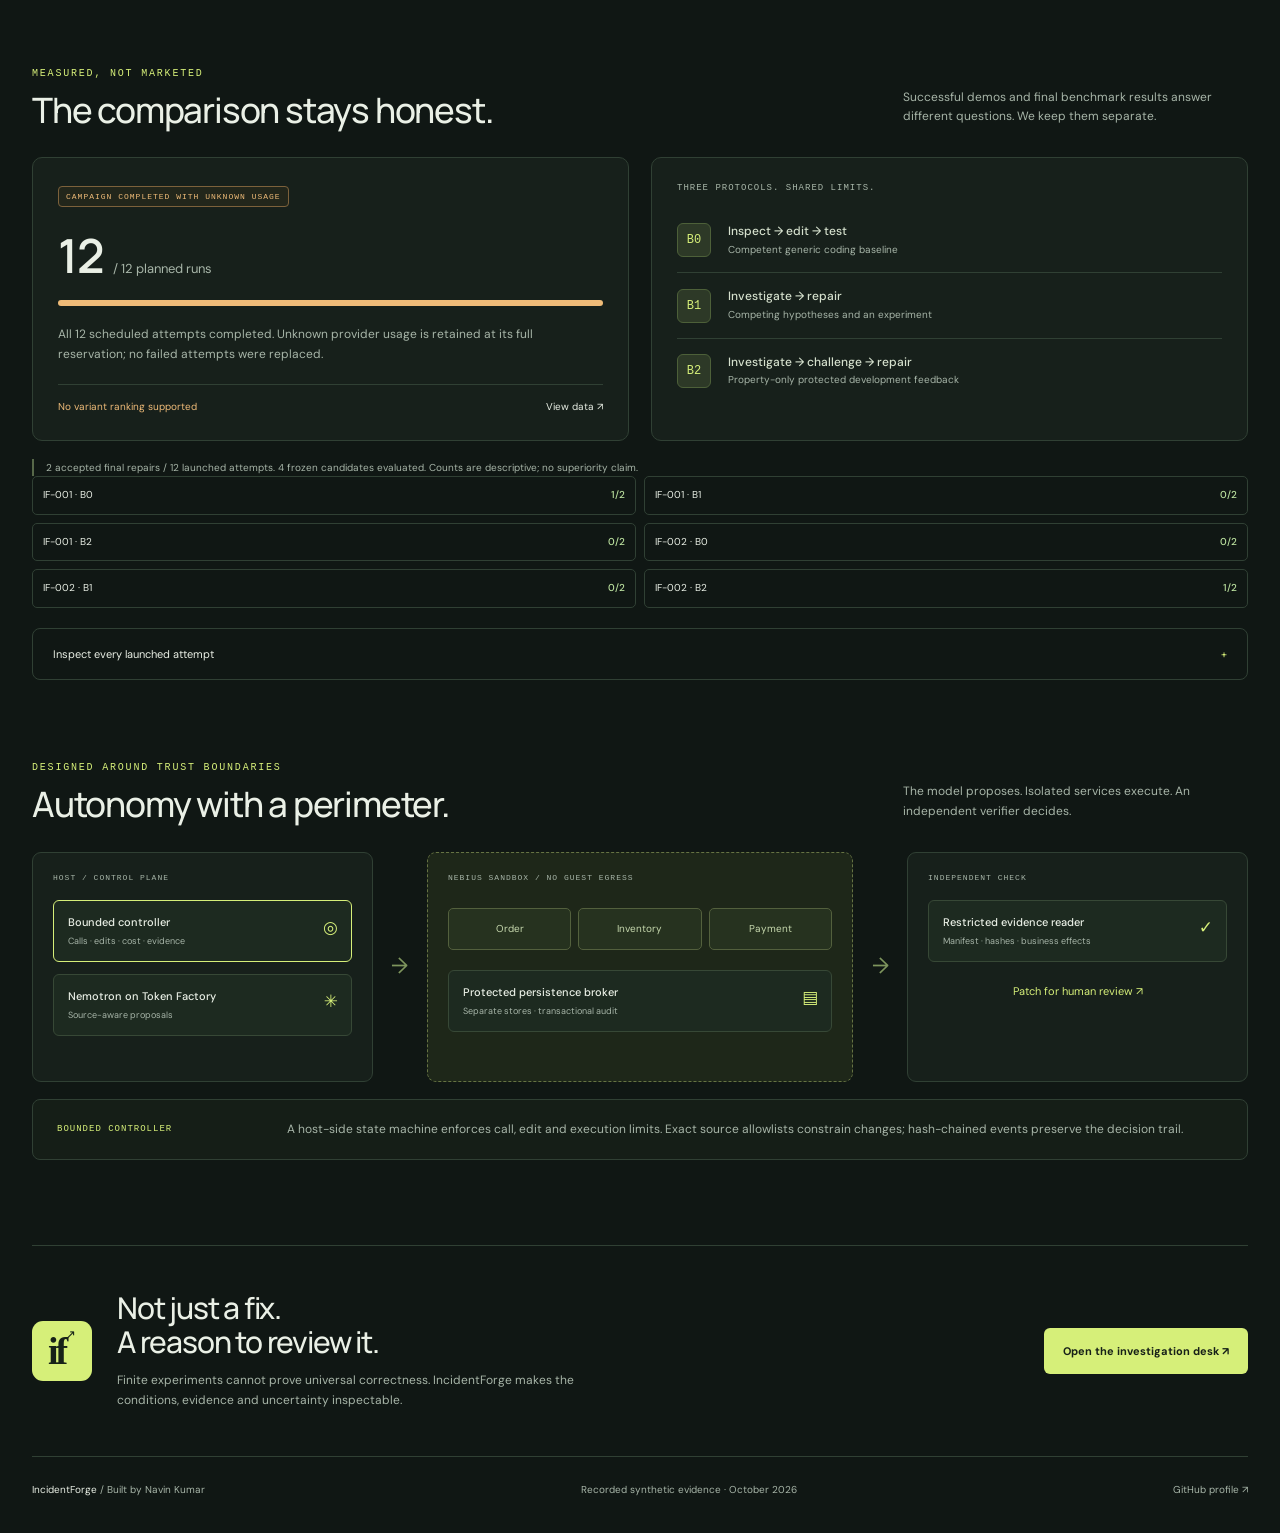
==== commit 85b46127: "Reject contradictory judge evidence before publishing" ====
--- a/site/index.html
+++ b/site/index.html
@@ -8,7 +8,7 @@
 <section class="trust-strip" aria-label="Project capabilities"><div><span>01 / REAL EXECUTION</span><strong>Isolated sandboxes</strong></div><div><span>02 / DURABLE EVIDENCE</span><strong>Protected effect audit</strong></div><div><span>03 / BOUNDED AUTONOMY</span><strong>Explicit cost limits</strong></div><div><span>04 / HUMAN CONTROL</span><strong>A patch for review</strong></div></section>
 <section id="investigation" class="section"><div class="section-heading"><div><p class="eyebrow">THE INVESTIGATION DESK</p><h2>Follow the evidence.</h2></div><p>Two real development runs. Every observation below comes from retained execution evidence.</p></div>
 <div class="recorded-notice"><span class="pill">RECORDED REPLAY</span><p>This public demo explores recorded results. It does not launch inference or spend credits.</p><button class="quiet" id="download-evidence" disabled>Download evidence ↓</button></div>
-<div id="load-error" role="alert" hidden></div><div class="desk"><aside class="incident-list" aria-label="Choose incident"><p class="small-label">INCIDENT FILES <span>02</span></p><button class="incident-card selected" data-incident="IF-001" aria-pressed="true"><span class="case-id">IF-001 <span>PAYMENTS</span></span><strong>The charge that<br>happened twice.</strong><p>A lost response. A fresh retry key.<br>Two committed charges.</p><span class="case-status"><i></i> Development repair accepted <b>↗</b></span></button><button class="incident-card" data-incident="IF-002" aria-pressed="false"><span class="case-id">IF-002 <span>RECOVERY</span></span><strong>The reservation that<br>never cleared.</strong><p>A process restart. Lost intent.<br>Stock held indefinitely.</p><span class="case-status"><i></i> Development repair accepted <b>↗</b></span></button><div class="side-note"><span>WHY THIS MATTERS</span><p>HTTP success can hide a broken business outcome. We inspect what committed, not just what returned.</p></div></aside>
+<div id="load-error" role="alert" hidden></div><div class="desk"><aside class="incident-list" aria-label="Choose incident"><p class="small-label">INCIDENT FILES <span>02</span></p><button class="incident-card selected" data-incident="IF-001" aria-pressed="true"><span class="case-id">IF-001 <span>PAYMENTS</span></span><strong>The charge that<br>happened twice.</strong><p>A lost response. A fresh retry key.<br>Two committed charges.</p><span class="case-status"><i></i> Development repair accepted <b>↗</b></span></button><button class="incident-card" data-incident="IF-002" aria-pressed="false"><span class="case-id">IF-002 <span>RECOVERY</span></span><strong>The reservation that<br>never cleared.</strong><p>A process restart. Recovery stalls.<br>Stock held indefinitely.</p><span class="case-status"><i></i> Development repair accepted <b>↗</b></span></button><div class="side-note"><span>WHY THIS MATTERS</span><p>HTTP success can hide a broken business outcome. We inspect what committed, not just what returned.</p></div></aside>
 <article class="workbench"><div class="workbench-head"><div><span class="small-label" id="run-label">LOADING RECORDED RUN</span><h3 id="case-title">Loading evidence…</h3></div><span class="verified-badge" id="verdict">Checking evidence</span></div><div class="run-metrics"><div><span>PROTECTED CASES</span><strong id="metric-cases">—</strong></div><div><span>MODEL CALLS</span><strong id="metric-calls">—</strong></div><div><span>EST. INFERENCE</span><strong id="metric-cost">—</strong></div><div><span>EVIDENCE EVENTS</span><strong id="metric-events">—</strong></div></div>
 <div class="step-tabs" role="tablist" aria-label="Investigation stages"><button role="tab" id="tab-observe" aria-selected="true" aria-controls="stage-panel" data-stage="observe"><span>01</span> Observe</button><button role="tab" id="tab-investigate" aria-selected="false" aria-controls="stage-panel" data-stage="investigate" tabindex="-1"><span>02</span> Investigate</button><button role="tab" id="tab-repair" aria-selected="false" aria-controls="stage-panel" data-stage="repair" tabindex="-1"><span>03</span> Repair</button><button role="tab" id="tab-verify" aria-selected="false" aria-controls="stage-panel" data-stage="verify" tabindex="-1"><span>04</span> Verify</button></div>
 <div id="stage-panel" role="tabpanel" aria-labelledby="tab-observe" tabindex="0"></div><div class="workbench-footer"><span id="backend-label">Evidence loading</span><button id="next-stage" class="next-button">Next: investigate →</button></div></article></div></section>
